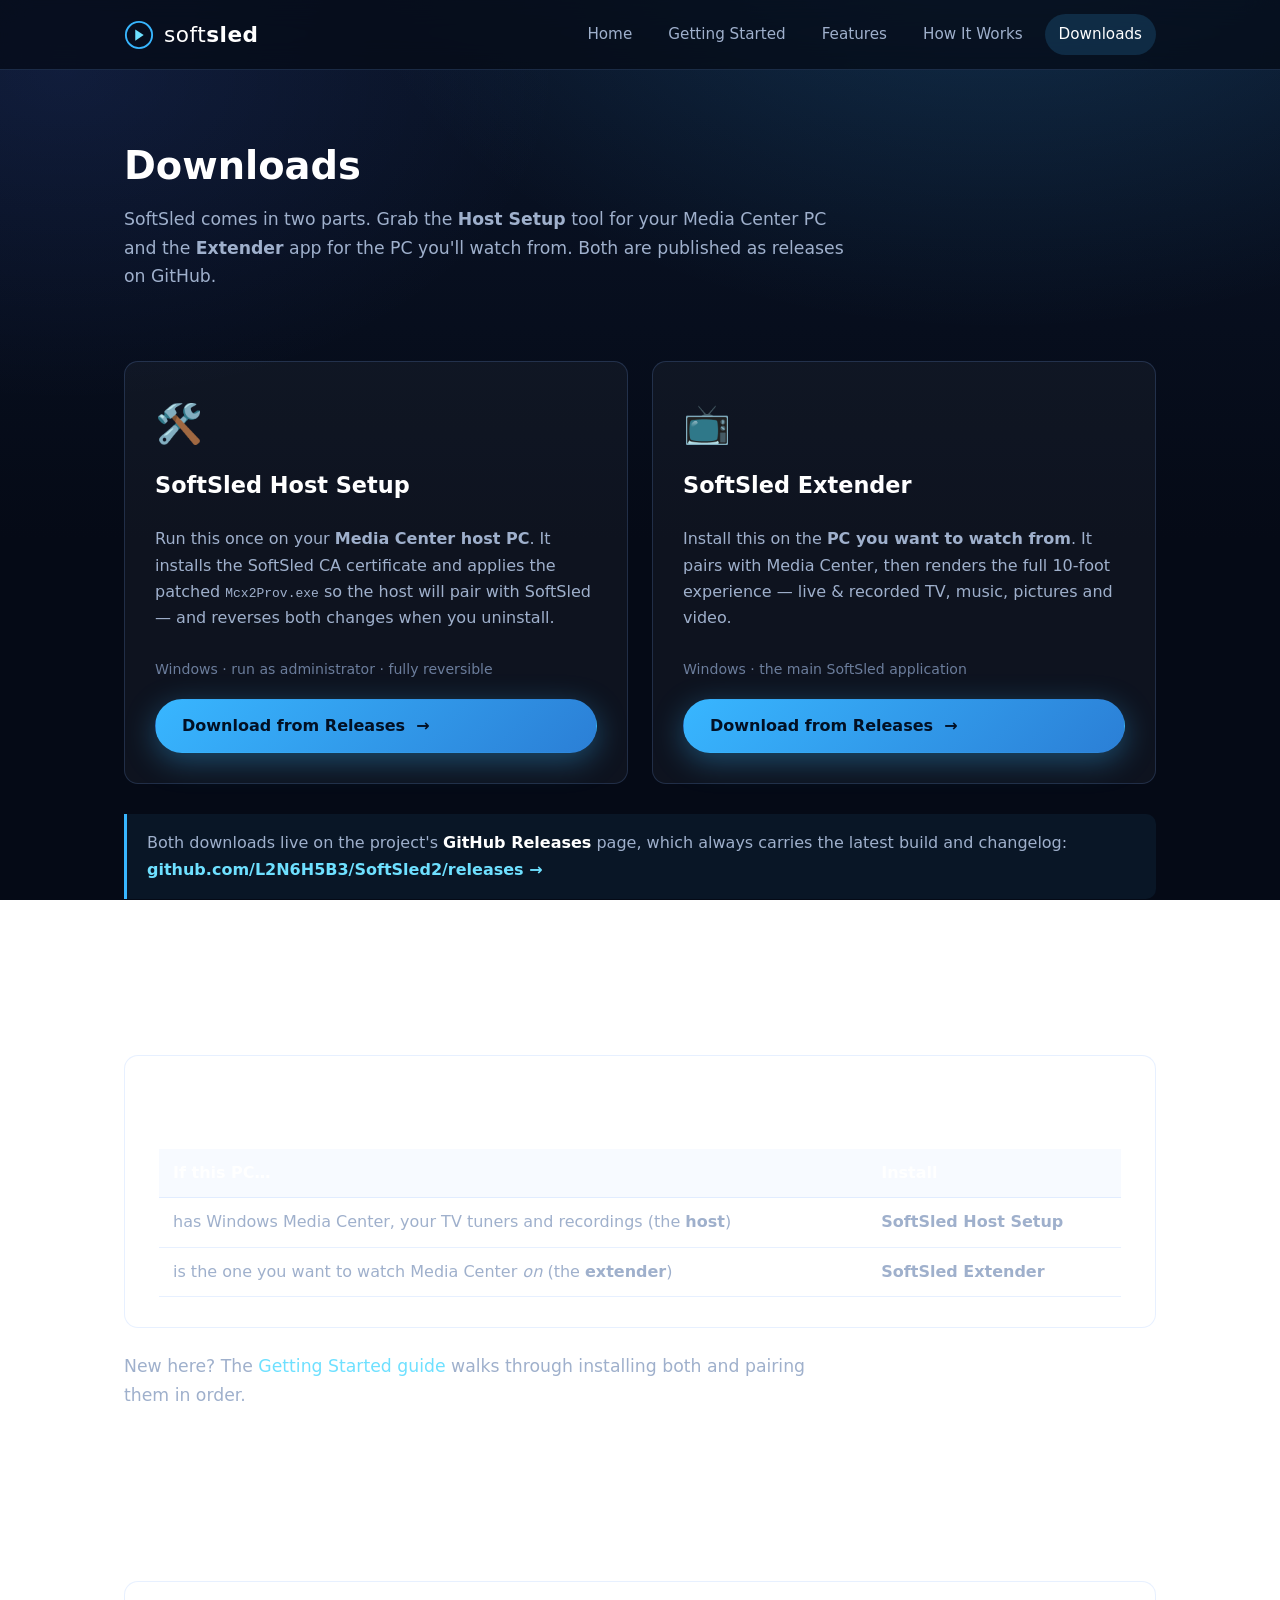
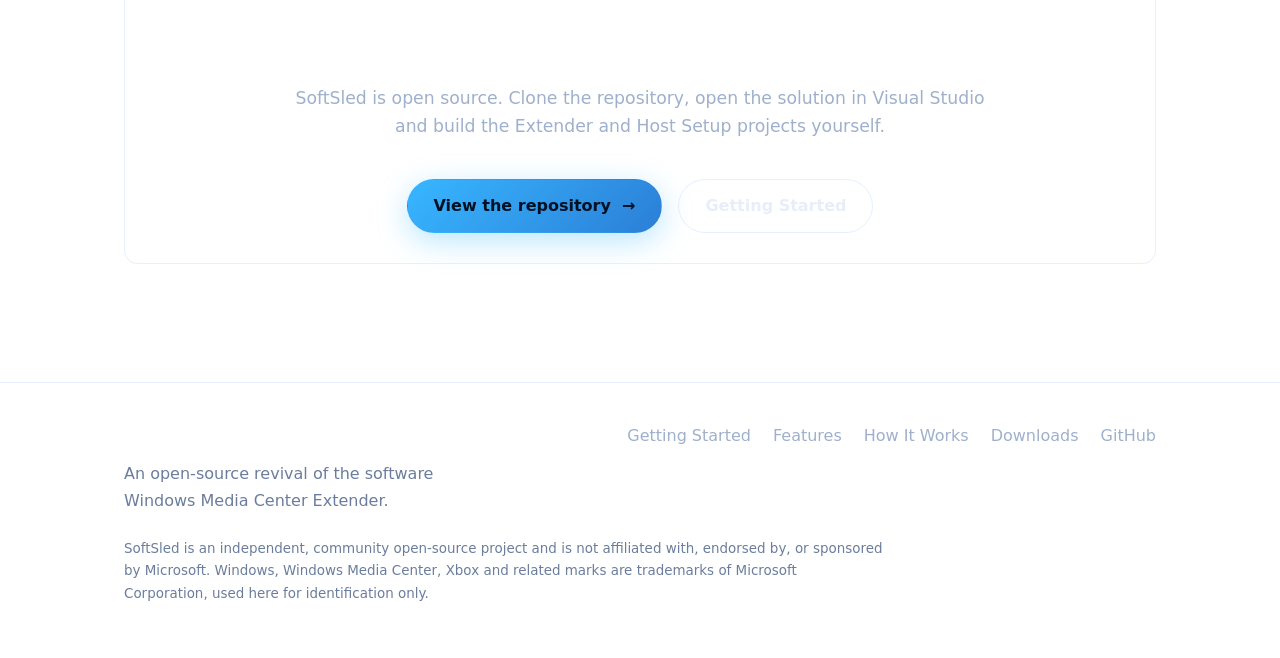
==== downloads.html @ afdf9ad6 "Initial Website Build" ====
<!DOCTYPE html>
<html lang="en">
<head>
<meta charset="UTF-8">
<meta name="viewport" content="width=device-width, initial-scale=1.0">
<title>Downloads — SoftSled</title>
<meta name="description" content="Download SoftSled: the Host Setup tool for your Media Center PC and the SoftSled Extender app. Released on GitHub.">
<link rel="stylesheet" href="assets/css/style.css">
<link rel="icon" href="data:image/svg+xml,%3Csvg xmlns='http://www.w3.org/2000/svg' viewBox='0 0 32 32'%3E%3Ccircle cx='16' cy='16' r='15' fill='%23050a16' stroke='%2338b6ff' stroke-width='2'/%3E%3Cpath d='M11 10v12l10-6z' fill='%2338b6ff'/%3E%3C/svg%3E">
</head>
<body>

<header class="site">
  <nav class="nav" id="nav">
    <a href="index.html" class="brand">
      <span class="logo"><svg width="30" height="30" viewBox="0 0 32 32"><circle cx="16" cy="16" r="14" fill="none" stroke="#38b6ff" stroke-width="2"/><path d="M12 10v12l9-6z" fill="#6ee0ff"/></svg></span>
      <span>soft<b>sled</b></span>
    </a>
    <a class="navlink" href="index.html">Home</a>
    <a class="navlink" href="getting-started.html">Getting Started</a>
    <a class="navlink" href="features.html">Features</a>
    <a class="navlink" href="how-it-works.html">How It Works</a>
    <a class="navlink active" href="downloads.html">Downloads</a>
    <button class="nav-toggle" aria-label="Menu" onclick="document.getElementById('nav').classList.toggle('open')">☰</button>
  </nav>
</header>

<section style="padding-top:64px;padding-bottom:16px">
  <div class="container">
    <h1 class="section-title"><b>Downloads</b></h1>
    <p class="section-lede">SoftSled comes in two parts. Grab the <strong>Host Setup</strong> tool for your Media Center PC and the <strong>Extender</strong> app for the PC you'll watch from. Both are published as releases on GitHub.</p>
  </div>
</section>

<section style="padding-top:8px">
  <div class="container">
    <div class="dl-grid">

      <div class="dl-card">
        <span class="ico">🛠️</span>
        <h3>SoftSled Host Setup</h3>
        <p>Run this once on your <strong>Media Center host PC</strong>. It installs the SoftSled CA certificate and applies the patched <code>Mcx2Prov.exe</code> so the host will pair with SoftSled — and reverses both changes when you uninstall.</p>
        <p class="meta">Windows · run as administrator · fully reversible</p>
        <a class="btn btn-primary" href="https://github.com/L2N6H5B3/SoftSled2/releases">Download from Releases &nbsp;→</a>
      </div>

      <div class="dl-card">
        <span class="ico">📺</span>
        <h3>SoftSled Extender</h3>
        <p>Install this on the <strong>PC you want to watch from</strong>. It pairs with Media Center, then renders the full 10-foot experience — live &amp; recorded TV, music, pictures and video.</p>
        <p class="meta">Windows · the main SoftSled application</p>
        <a class="btn btn-primary" href="https://github.com/L2N6H5B3/SoftSled2/releases">Download from Releases &nbsp;→</a>
      </div>

    </div>

    <div class="callout" style="margin-top:30px">
      Both downloads live on the project's <strong>GitHub Releases</strong> page, which always carries the latest build and changelog:
      <br><a href="https://github.com/L2N6H5B3/SoftSled2/releases" style="font-weight:600">github.com/L2N6H5B3/SoftSled2/releases →</a>
    </div>
  </div>
</section>

<section>
  <div class="container">
    <div class="panel">
      <h2 class="section-title" style="font-size:1.7rem">Which do I install where?</h2>
      <table class="tbl" style="margin-bottom:0">
        <tr><th>If this PC…</th><th>Install</th></tr>
        <tr><td>has Windows Media Center, your TV tuners and recordings (the <strong>host</strong>)</td><td><strong>SoftSled Host Setup</strong></td></tr>
        <tr><td>is the one you want to watch Media Center <em>on</em> (the <strong>extender</strong>)</td><td><strong>SoftSled Extender</strong></td></tr>
      </table>
    </div>
    <p class="section-lede" style="margin-top:24px">New here? The <a href="getting-started.html">Getting Started guide</a> walks through installing both and pairing them in order.</p>
  </div>
</section>

<section>
  <div class="container center">
    <div class="panel">
      <h2 class="section-title">Build from source</h2>
      <p class="section-lede center">SoftSled is open source. Clone the repository, open the solution in Visual Studio and build the Extender and Host Setup projects yourself.</p>
      <div class="btn-row">
        <a class="btn btn-primary" href="https://github.com/L2N6H5B3/SoftSled2">View the repository &nbsp;→</a>
        <a class="btn btn-ghost" href="getting-started.html">Getting Started</a>
      </div>
    </div>
  </div>
</section>

<footer class="site">
  <div class="container">
    <div class="foot-grid">
      <div>
        <div class="brand" style="font-size:1.15rem">soft<b>sled</b></div>
        <p style="margin:8px 0 0;max-width:340px">An open-source revival of the software Windows Media Center Extender.</p>
      </div>
      <div class="foot-links">
        <a href="getting-started.html">Getting Started</a>
        <a href="features.html">Features</a>
        <a href="how-it-works.html">How It Works</a>
        <a href="downloads.html">Downloads</a>
        <a href="https://github.com/L2N6H5B3/SoftSled2">GitHub</a>
      </div>
    </div>
    <p class="disclaimer">SoftSled is an independent, community open-source project and is not affiliated with, endorsed by, or sponsored by Microsoft. Windows, Windows Media Center, Xbox and related marks are trademarks of Microsoft Corporation, used here for identification only.</p>
  </div>
</footer>

</body>
</html>
---- assets/css/style.css ----
/* SoftSled site — Windows Media Center inspired theme */

:root {
  --bg: #050a16;
  --bg-2: #0a1428;
  --panel: rgba(255, 255, 255, 0.04);
  --panel-border: rgba(120, 170, 255, 0.18);
  --panel-hover: rgba(120, 170, 255, 0.10);
  --text: #e8eef9;
  --text-dim: #9fb0cc;
  --text-faint: #6b7d9c;
  --accent: #38b6ff;
  --accent-2: #6ee0ff;
  --accent-glow: rgba(56, 182, 255, 0.45);
  --green: #46d27e;
  --amber: #ffcc66;
  --radius: 14px;
  --maxw: 1080px;
  --font: "Segoe UI", system-ui, -apple-system, "Helvetica Neue", Arial, sans-serif;
}

* { box-sizing: border-box; }

html { scroll-behavior: smooth; }

body {
  margin: 0;
  font-family: var(--font);
  color: var(--text);
  background:
    radial-gradient(1100px 700px at 78% -10%, rgba(56, 182, 255, 0.18), transparent 60%),
    radial-gradient(900px 600px at 5% 8%, rgba(80, 120, 255, 0.10), transparent 55%),
    linear-gradient(180deg, var(--bg-2) 0%, var(--bg) 60%);
  background-attachment: fixed;
  line-height: 1.65;
  -webkit-font-smoothing: antialiased;
}

a { color: var(--accent-2); text-decoration: none; }
a:hover { color: #fff; }

.container { max-width: var(--maxw); margin: 0 auto; padding: 0 24px; }

/* ---------- Top navigation ---------- */
header.site {
  position: sticky;
  top: 0;
  z-index: 50;
  backdrop-filter: blur(14px);
  background: rgba(5, 10, 22, 0.72);
  border-bottom: 1px solid var(--panel-border);
}
.nav {
  display: flex;
  align-items: center;
  gap: 8px;
  max-width: var(--maxw);
  margin: 0 auto;
  padding: 14px 24px;
}
.brand {
  display: flex;
  align-items: center;
  gap: 10px;
  font-weight: 300;
  font-size: 1.35rem;
  letter-spacing: 0.5px;
  color: #fff;
  margin-right: auto;
}
.brand .logo {
  width: 30px; height: 30px;
  display: grid; place-items: center;
}
.brand b { font-weight: 600; }
.nav a.navlink {
  color: var(--text-dim);
  padding: 8px 14px;
  border-radius: 999px;
  font-size: 0.95rem;
  transition: background 0.15s, color 0.15s;
}
.nav a.navlink:hover { background: var(--panel-hover); color: #fff; }
.nav a.navlink.active { color: #fff; background: rgba(56, 182, 255, 0.16); }

.nav-toggle { display: none; }

/* ---------- Hero ---------- */
.hero {
  padding: 96px 0 72px;
  text-align: center;
  position: relative;
}
.hero h1 {
  font-size: clamp(2.6rem, 7vw, 4.6rem);
  font-weight: 200;
  letter-spacing: 1px;
  margin: 0 0 6px;
  color: #fff;
}
.hero h1 b { font-weight: 600; }
.hero .tagline {
  font-size: clamp(1.05rem, 2.4vw, 1.4rem);
  color: var(--text-dim);
  font-weight: 300;
  max-width: 680px;
  margin: 0 auto 36px;
}
.glow { text-shadow: 0 0 38px var(--accent-glow); }

/* ---------- Buttons ---------- */
.btn {
  display: inline-flex;
  align-items: center;
  gap: 9px;
  padding: 13px 26px;
  border-radius: 999px;
  font-weight: 600;
  font-size: 1rem;
  border: 1px solid transparent;
  cursor: pointer;
  transition: transform 0.12s, box-shadow 0.2s, background 0.2s;
}
.btn-primary {
  background: linear-gradient(135deg, var(--accent), #2b7fd6);
  color: #021024;
  box-shadow: 0 8px 30px rgba(56, 182, 255, 0.35);
}
.btn-primary:hover { color: #021024; transform: translateY(-2px); box-shadow: 0 12px 40px rgba(56, 182, 255, 0.5); }
.btn-ghost {
  background: var(--panel);
  border-color: var(--panel-border);
  color: var(--text);
}
.btn-ghost:hover { color: #fff; background: var(--panel-hover); transform: translateY(-2px); }
.btn-row { display: flex; gap: 16px; justify-content: center; flex-wrap: wrap; }

/* ---------- Sections ---------- */
section { padding: 56px 0; }
.section-title {
  font-size: clamp(1.7rem, 3.6vw, 2.4rem);
  font-weight: 300;
  color: #fff;
  margin: 0 0 8px;
}
.section-title b { font-weight: 600; }
.section-lede { color: var(--text-dim); max-width: 720px; margin: 0 0 38px; font-size: 1.08rem; }
.center { text-align: center; }
.center .section-lede { margin-left: auto; margin-right: auto; }

/* ---------- Cards ---------- */
.grid { display: grid; gap: 20px; }
.grid-2 { grid-template-columns: repeat(2, 1fr); }
.grid-3 { grid-template-columns: repeat(3, 1fr); }

.card {
  background: var(--panel);
  border: 1px solid var(--panel-border);
  border-radius: var(--radius);
  padding: 26px;
  transition: transform 0.15s, border-color 0.15s, background 0.15s;
}
.card:hover { transform: translateY(-4px); border-color: rgba(110, 224, 255, 0.4); background: var(--panel-hover); }
.card h3 { margin: 0 0 8px; color: #fff; font-weight: 600; font-size: 1.18rem; }
.card p { margin: 0; color: var(--text-dim); }
.card .ico { font-size: 1.7rem; margin-bottom: 10px; display: block; }
.card.link-card { display: block; }
.card.link-card .more { color: var(--accent-2); font-weight: 600; margin-top: 14px; display: inline-block; }

/* ---------- Panels / prose ---------- */
.panel {
  background: var(--panel);
  border: 1px solid var(--panel-border);
  border-radius: var(--radius);
  padding: 30px 34px;
  margin: 22px 0;
}
.prose h2 { font-weight: 400; color: #fff; margin-top: 44px; font-size: 1.7rem; }
.prose h2:first-child { margin-top: 0; }
.prose h3 { font-weight: 600; color: #eaf2ff; font-size: 1.25rem; margin-top: 30px; }
.prose p, .prose li { color: var(--text-dim); }
.prose strong { color: var(--text); }
.prose code {
  background: rgba(120, 170, 255, 0.12);
  border: 1px solid var(--panel-border);
  border-radius: 6px;
  padding: 1px 6px;
  font-family: "Cascadia Code", "Consolas", monospace;
  font-size: 0.88em;
  color: #cfe6ff;
}
.prose pre {
  background: #060d1d;
  border: 1px solid var(--panel-border);
  border-radius: 10px;
  padding: 18px 20px;
  overflow-x: auto;
}
.prose pre code { background: none; border: none; padding: 0; color: #cfe6ff; }

/* ---------- Steps ---------- */
.steps { list-style: none; counter-reset: step; padding: 0; margin: 0; }
.steps > li {
  position: relative;
  padding: 4px 0 24px 64px;
  border-left: 2px solid var(--panel-border);
  margin-left: 22px;
}
.steps > li:last-child { border-left-color: transparent; padding-bottom: 0; }
.steps > li::before {
  counter-increment: step;
  content: counter(step);
  position: absolute;
  left: -22px;
  top: -2px;
  width: 44px; height: 44px;
  border-radius: 50%;
  background: linear-gradient(135deg, var(--accent), #2b7fd6);
  color: #021024;
  font-weight: 700;
  display: grid; place-items: center;
  box-shadow: 0 4px 18px rgba(56, 182, 255, 0.4);
}
.steps h4 { margin: 0 0 4px; color: #fff; font-size: 1.12rem; }
.steps p { margin: 0; color: var(--text-dim); }

/* ---------- Tables ---------- */
table.tbl { width: 100%; border-collapse: collapse; margin: 18px 0; }
table.tbl th, table.tbl td {
  text-align: left;
  padding: 11px 14px;
  border-bottom: 1px solid var(--panel-border);
  vertical-align: top;
}
table.tbl th { color: #fff; font-weight: 600; background: rgba(120, 170, 255, 0.06); }
table.tbl td { color: var(--text-dim); }
table.tbl tr:hover td { background: rgba(120, 170, 255, 0.04); }
table.tbl code { font-size: 0.85em; }

/* ---------- Screenshots ---------- */
.shot {
  border-radius: 12px;
  border: 1px solid var(--panel-border);
  box-shadow: 0 20px 60px rgba(0, 0, 0, 0.5);
  width: 100%;
  display: block;
}
.shot-hero {
  max-width: 760px;
  margin: 0 auto;
  border-radius: 14px;
  border: 1px solid var(--panel-border);
  box-shadow: 0 30px 90px rgba(0, 0, 0, 0.6), 0 0 0 1px rgba(56,182,255,0.08);
  width: 100%;
  display: block;
}
.gallery { display: grid; grid-template-columns: repeat(2, 1fr); gap: 18px; }
.gallery figure { margin: 0; }
.gallery figcaption { color: var(--text-faint); font-size: 0.9rem; margin-top: 8px; text-align: center; }

/* ---------- Callouts ---------- */
.callout {
  border-left: 3px solid var(--accent);
  background: rgba(56, 182, 255, 0.07);
  border-radius: 0 10px 10px 0;
  padding: 16px 20px;
  margin: 22px 0;
  color: var(--text-dim);
}
.callout.warn { border-left-color: var(--amber); background: rgba(255, 204, 102, 0.08); }
.callout strong { color: #fff; }

.tag {
  display: inline-block;
  font-size: 0.74rem;
  font-weight: 600;
  letter-spacing: 0.6px;
  text-transform: uppercase;
  padding: 3px 10px;
  border-radius: 999px;
  background: rgba(70, 210, 126, 0.16);
  color: var(--green);
  border: 1px solid rgba(70, 210, 126, 0.3);
}
.tag.wip { background: rgba(255, 204, 102, 0.14); color: var(--amber); border-color: rgba(255, 204, 102, 0.3); }
.tag.dim { background: rgba(120,170,255,0.1); color: var(--text-dim); border-color: var(--panel-border); }

/* ---------- Download cards ---------- */
.dl-grid { display: grid; grid-template-columns: repeat(2, 1fr); gap: 24px; margin: 8px 0 10px; }
.dl-card {
  background: var(--panel);
  border: 1px solid var(--panel-border);
  border-radius: var(--radius);
  padding: 30px;
  display: flex;
  flex-direction: column;
}
.dl-card .ico { font-size: 2.4rem; }
.dl-card h3 { margin: 12px 0 6px; color: #fff; font-size: 1.4rem; }
.dl-card p { color: var(--text-dim); flex-grow: 1; }
.dl-card .meta { color: var(--text-faint); font-size: 0.88rem; margin: 10px 0 18px; }

/* ---------- Footer ---------- */
footer.site {
  border-top: 1px solid var(--panel-border);
  margin-top: 40px;
  padding: 40px 0;
  color: var(--text-faint);
}
.foot-grid { display: flex; justify-content: space-between; gap: 30px; flex-wrap: wrap; }
footer.site a { color: var(--text-dim); }
footer.site a:hover { color: #fff; }
.foot-links { display: flex; gap: 22px; flex-wrap: wrap; }
.disclaimer { font-size: 0.84rem; margin-top: 24px; max-width: 760px; color: var(--text-faint); }

/* ---------- Responsive ---------- */
@media (max-width: 820px) {
  .grid-2, .grid-3, .gallery, .dl-grid { grid-template-columns: 1fr; }
  .nav a.navlink { display: none; }
  .nav.open a.navlink { display: block; }
  .nav.open { flex-wrap: wrap; }
  .nav.open a.navlink { width: 100%; }
  .nav-toggle {
    display: inline-grid; place-items: center;
    background: var(--panel); border: 1px solid var(--panel-border);
    color: #fff; border-radius: 8px; width: 40px; height: 38px; cursor: pointer; font-size: 1.2rem;
  }
  .hero { padding: 64px 0 48px; }
  section { padding: 40px 0; }
}
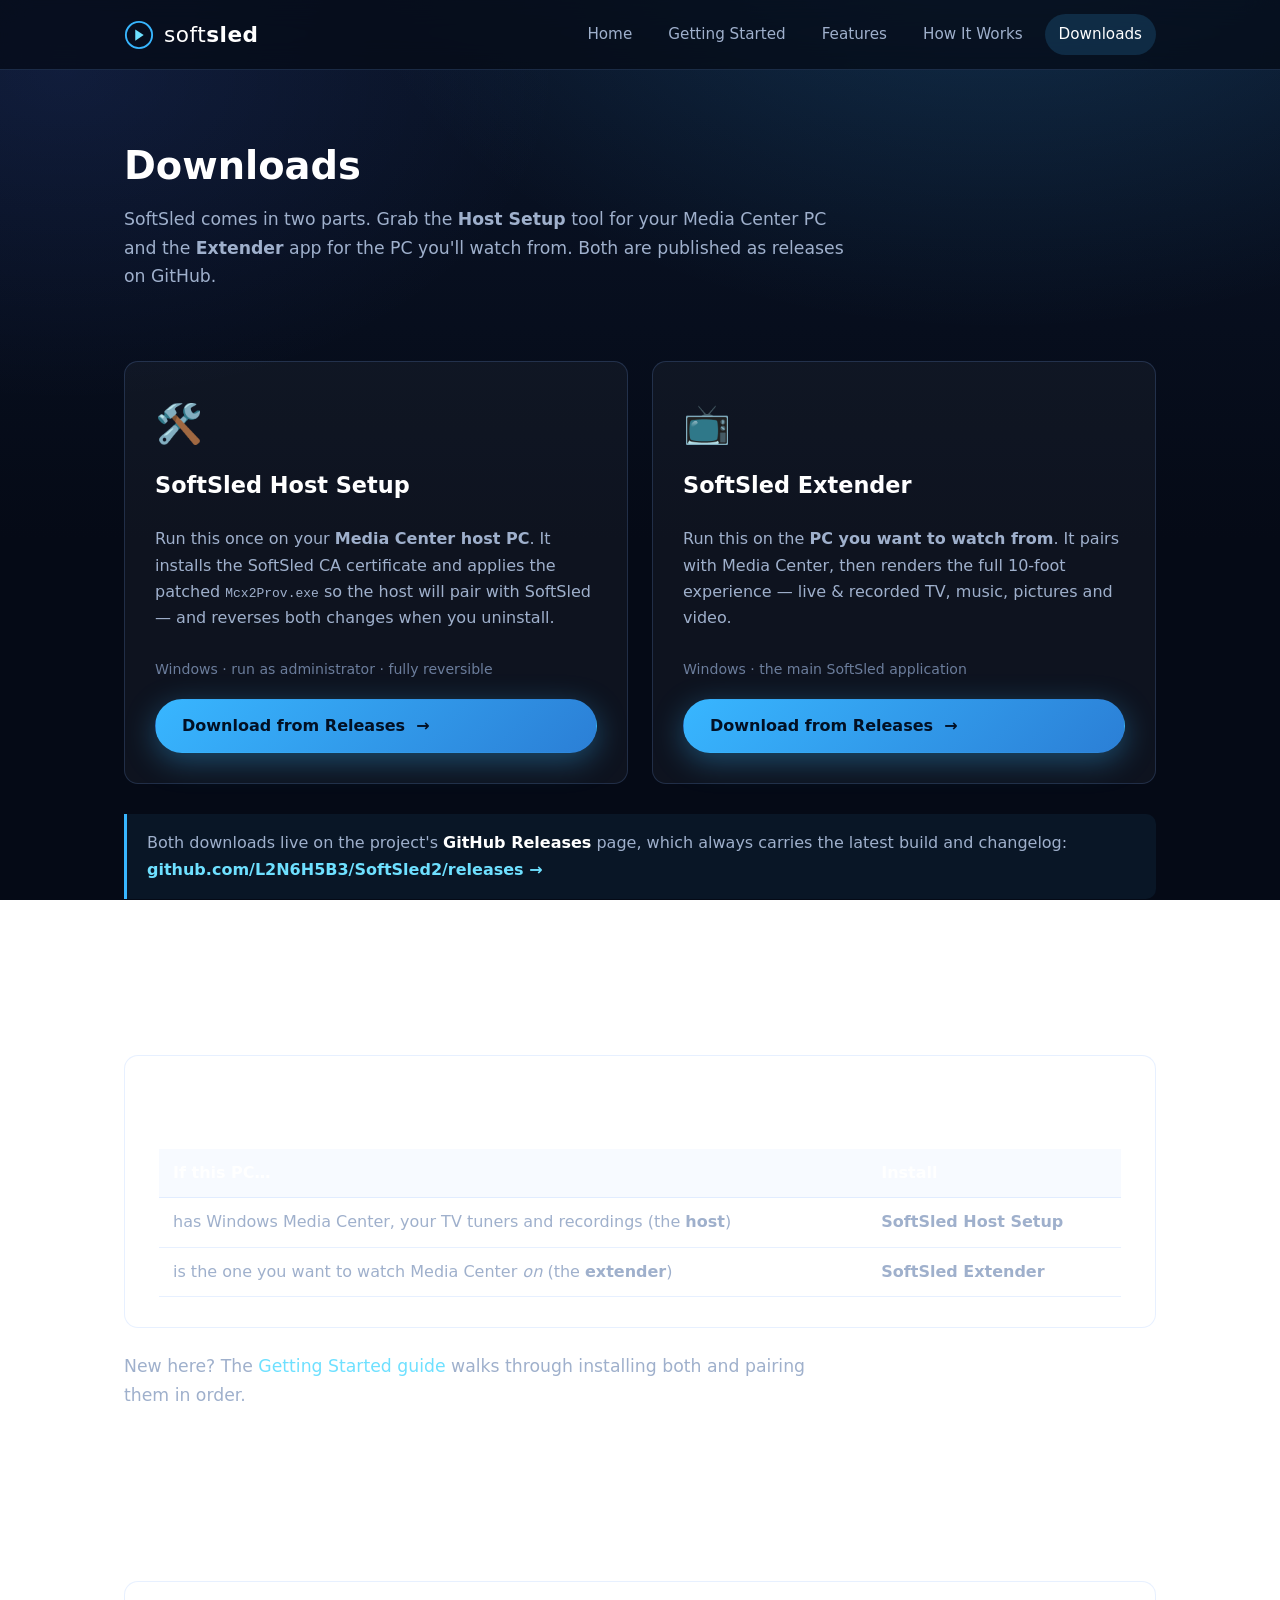
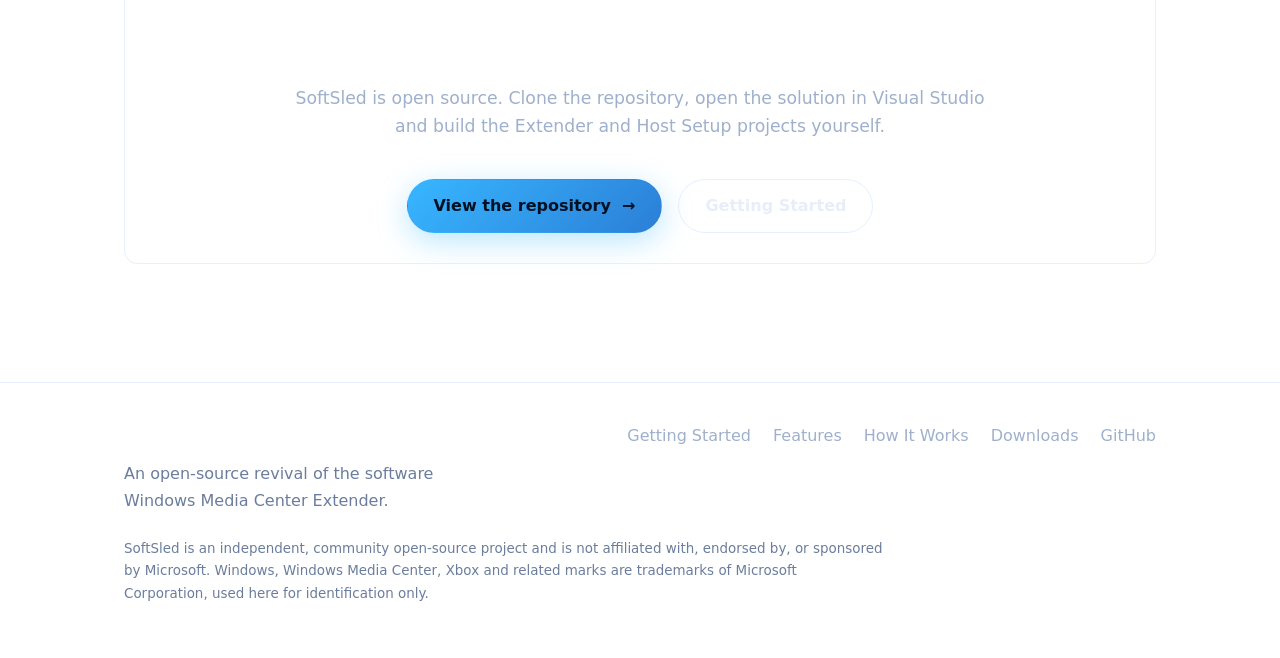
==== commit 80e12bf1: "Update downloads.html" ====
--- a/downloads.html
+++ b/downloads.html
@@ -47,7 +47,7 @@
       <div class="dl-card">
         <span class="ico">📺</span>
         <h3>SoftSled Extender</h3>
-        <p>Install this on the <strong>PC you want to watch from</strong>. It pairs with Media Center, then renders the full 10-foot experience — live &amp; recorded TV, music, pictures and video.</p>
+        <p>Run this on the <strong>PC you want to watch from</strong>. It pairs with Media Center, then renders the full 10-foot experience — live &amp; recorded TV, music, pictures and video.</p>
         <p class="meta">Windows · the main SoftSled application</p>
         <a class="btn btn-primary" href="https://github.com/L2N6H5B3/SoftSled2/releases">Download from Releases &nbsp;→</a>
       </div>
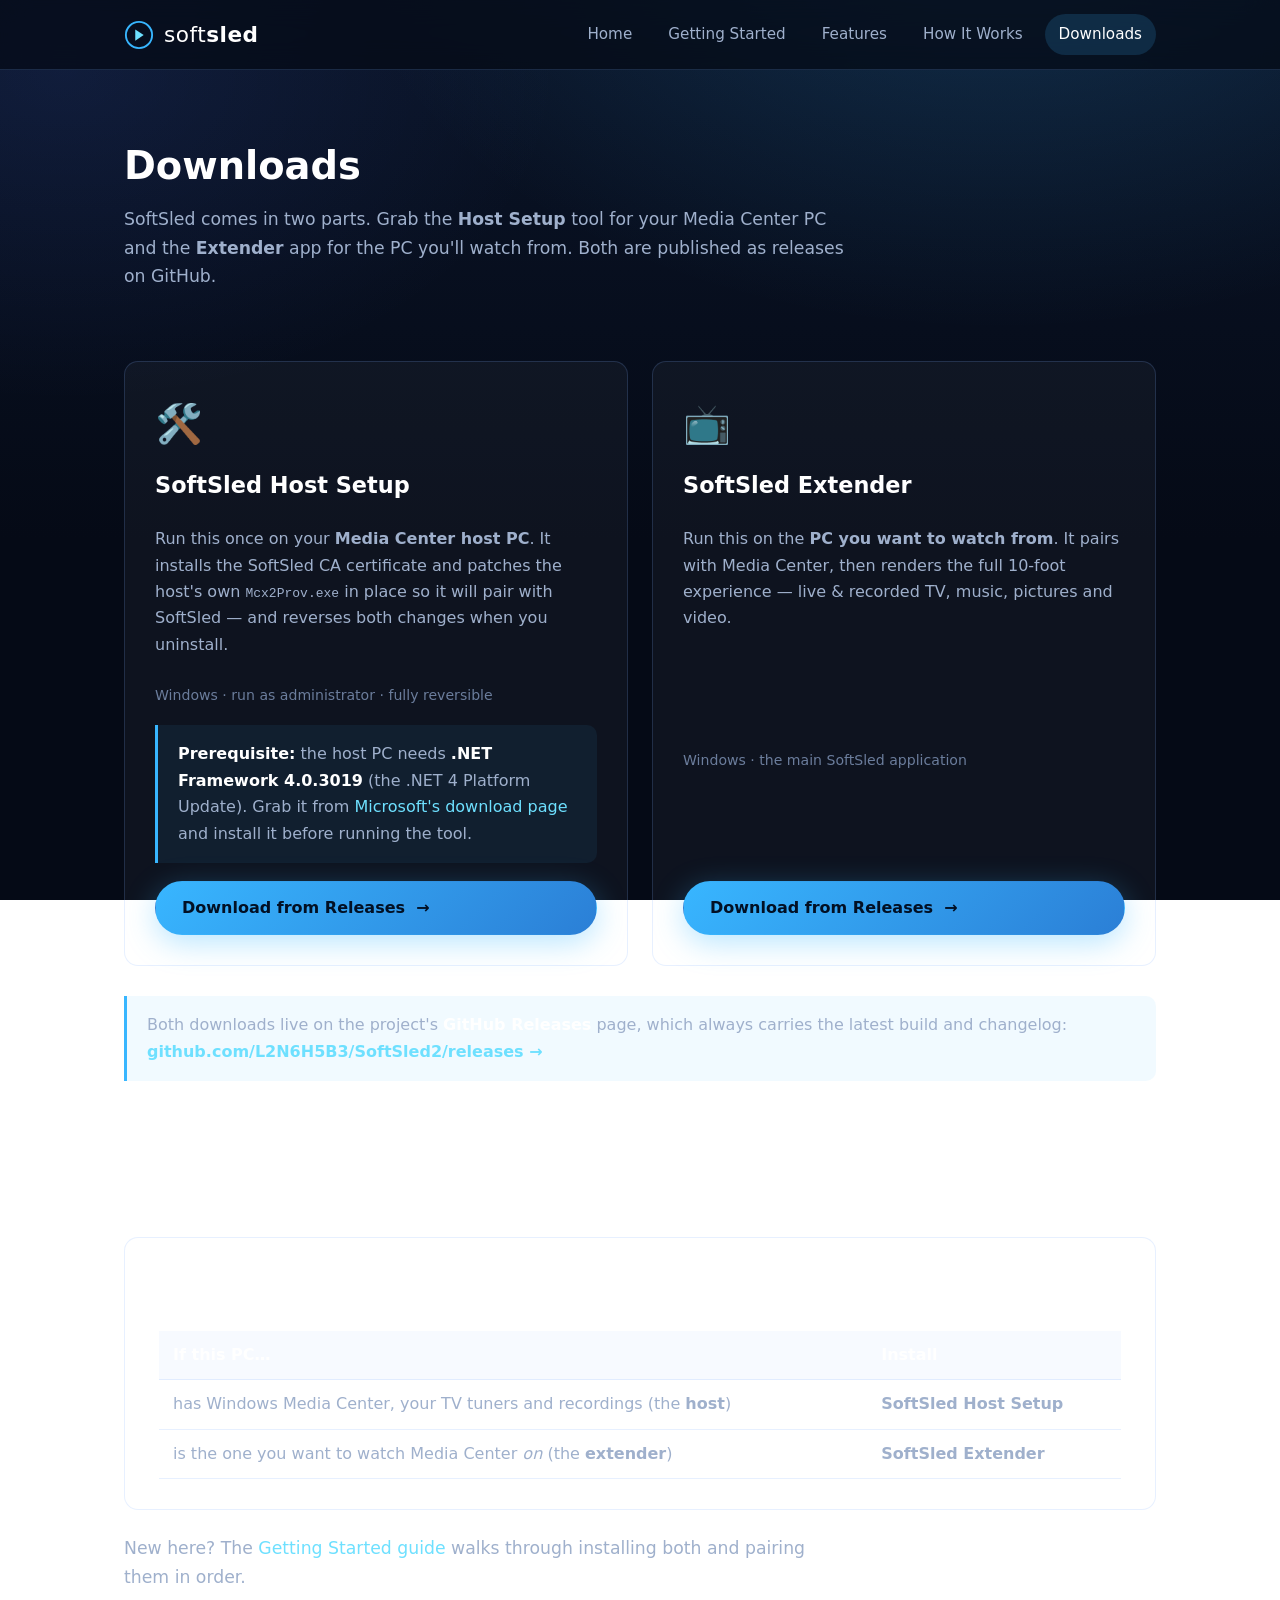
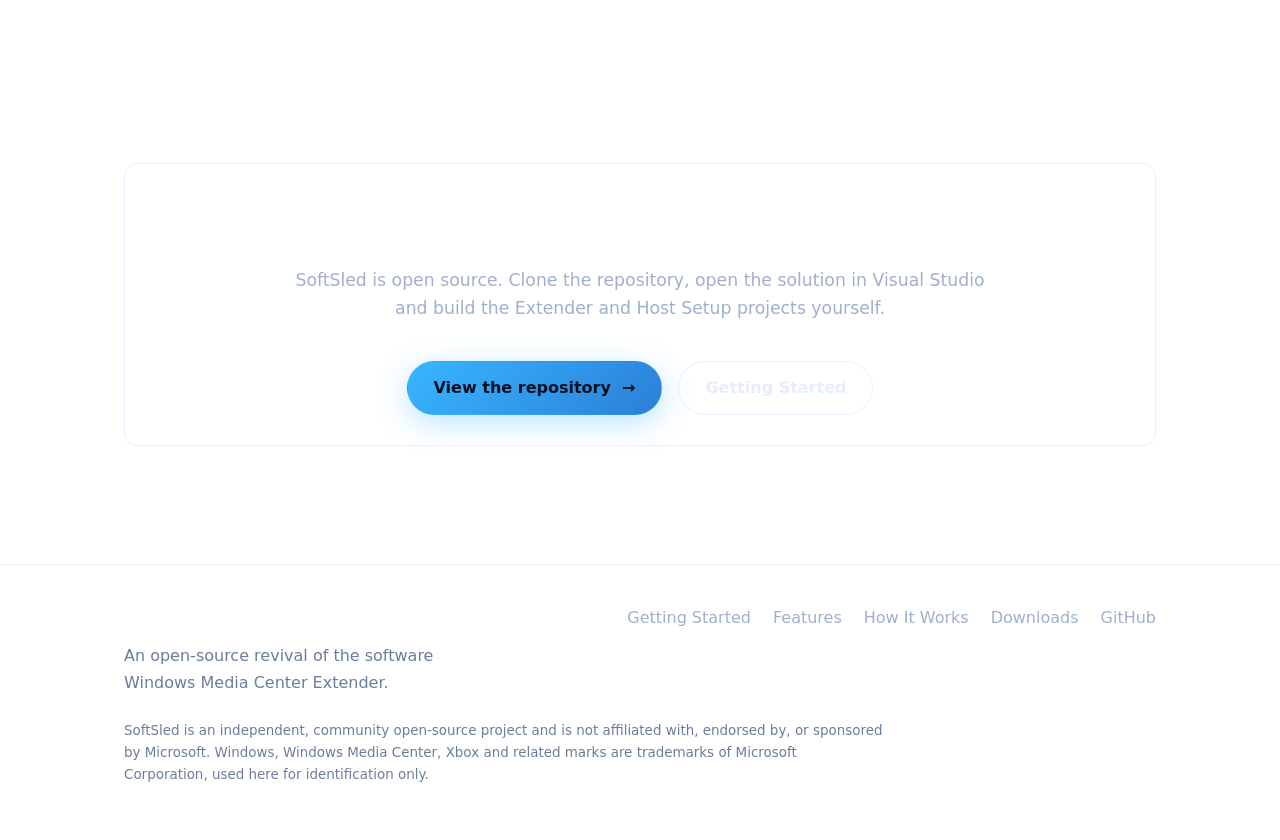
==== commit 006e7f74: "Update downloads.html" ====
--- a/downloads.html
+++ b/downloads.html
@@ -39,8 +39,11 @@
       <div class="dl-card">
         <span class="ico">🛠️</span>
         <h3>SoftSled Host Setup</h3>
-        <p>Run this once on your <strong>Media Center host PC</strong>. It installs the SoftSled CA certificate and applies the patched <code>Mcx2Prov.exe</code> so the host will pair with SoftSled — and reverses both changes when you uninstall.</p>
+        <p>Run this once on your <strong>Media Center host PC</strong>. It installs the SoftSled CA certificate and patches the host's own <code>Mcx2Prov.exe</code> in place so it will pair with SoftSled — and reverses both changes when you uninstall.</p>
         <p class="meta">Windows · run as administrator · fully reversible</p>
+        <div class="callout" style="margin:0 0 18px">
+          <strong>Prerequisite:</strong> the host PC needs <strong>.NET Framework 4.0.3019</strong> (the .NET&nbsp;4 Platform Update). Grab it from <a href="https://www.microsoft.com/en-au/download/details.aspx?id=17718">Microsoft's download page</a> and install it before running the tool.
+        </div>
         <a class="btn btn-primary" href="https://github.com/L2N6H5B3/SoftSled2/releases">Download from Releases &nbsp;→</a>
       </div>
 
